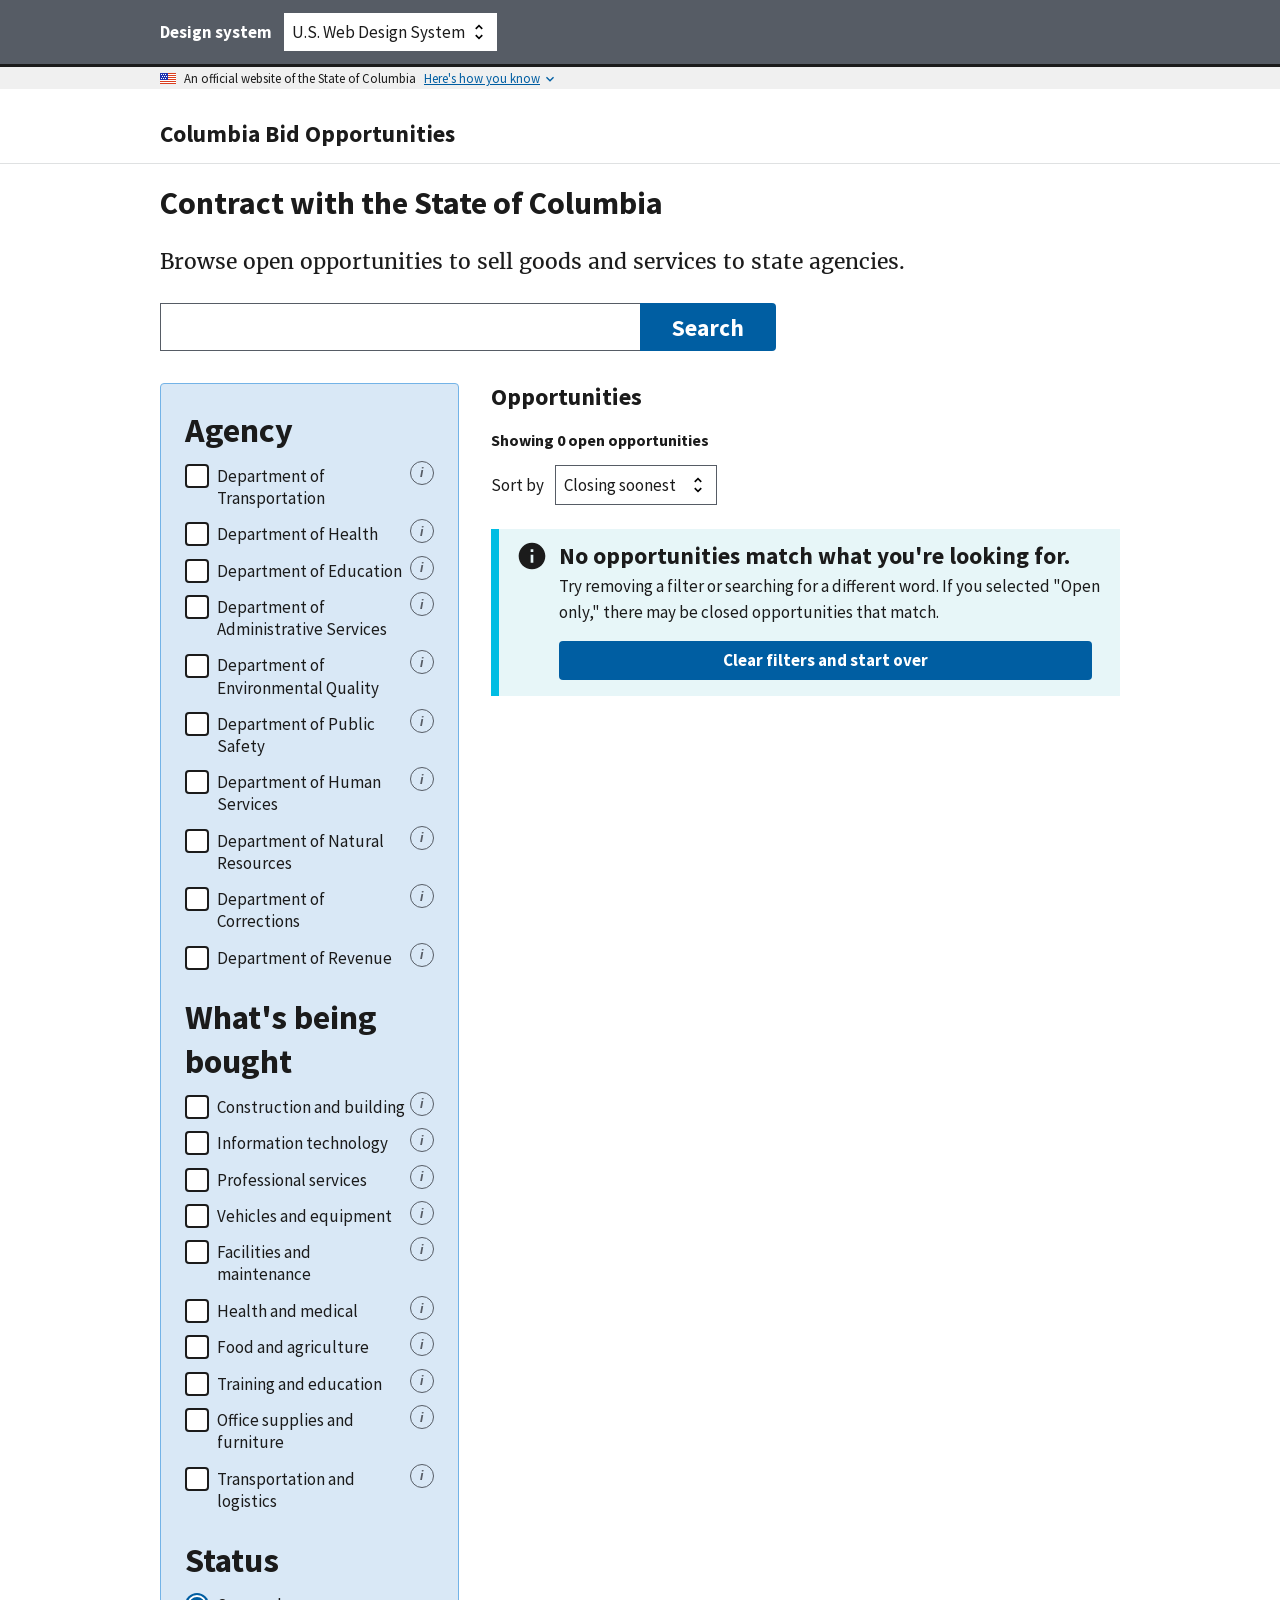
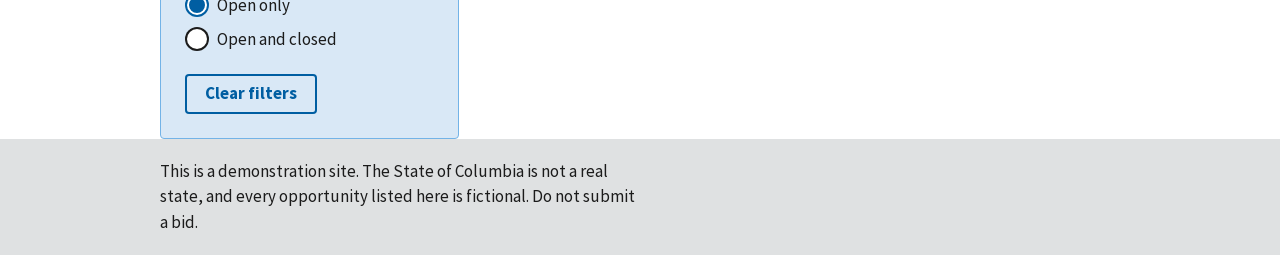
==== index.html @ c25dc9b1 "Add a theme switcher with a NJ option Add functionality to switch design systems, demonstrating how " ====
<!DOCTYPE html>
<html lang="en">
<head>
<meta charset="utf-8">
<meta name="viewport" content="width=device-width, initial-scale=1">
<title>Columbia Bid Opportunities</title>
<link id="theme-stylesheet" rel="stylesheet" href="uswds/css/uswds.min.css">
<link rel="stylesheet" href="css/custom.css">
<script src="js/theme.js"></script>
<script src="uswds/js/uswds-init.min.js"></script>
</head>
<body>

<a class="usa-skipnav" href="#main-content">Skip to main content</a>

<div class="rfp-demo-bar">
  <div class="grid-container">
    <label class="usa-label rfp-demo-bar__label" for="theme-select">Design system</label>
    <select class="usa-select rfp-demo-bar__select" id="theme-select">
      <option value="uswds">U.S. Web Design System</option>
      <option value="njwds">New Jersey — Grove</option>
    </select>
  </div>
</div>

<section class="usa-banner" aria-label="Official website of the State of Columbia">
  <div class="usa-accordion">
    <header class="usa-banner__header">
      <div class="usa-banner__inner">
        <div class="grid-col-auto">
          <img class="usa-banner__header-flag" src="uswds/img/us_flag_small.png" alt="">
        </div>
        <div class="grid-col-fill tablet:grid-col-auto" aria-hidden="true">
          <p class="usa-banner__header-text">An official website of the State of Columbia</p>
          <p class="usa-banner__header-action">Here's how you know</p>
        </div>
        <button type="button" class="usa-accordion__button usa-banner__button" aria-expanded="false" aria-controls="gov-banner">
          <span class="usa-banner__button-text">Here's how you know</span>
        </button>
      </div>
    </header>
    <div class="usa-banner__content usa-accordion__content" id="gov-banner">
      <div class="grid-row grid-gap-lg">
        <div class="usa-banner__guidance tablet:grid-col-6">
          <img class="usa-banner__icon usa-media-block__img" src="uswds/img/icon-dot-gov.svg" role="img" alt="" aria-hidden="true">
          <div class="usa-media-block__body">
            <p><strong>Official websites use example.gov</strong><br>
            A <strong>example.gov</strong> website belongs to an official government organization in the State of Columbia.</p>
          </div>
        </div>
        <div class="usa-banner__guidance tablet:grid-col-6">
          <img class="usa-banner__icon usa-media-block__img" src="uswds/img/icon-https.svg" role="img" alt="" aria-hidden="true">
          <div class="usa-media-block__body">
            <p><strong>Secure example.gov websites use HTTPS</strong><br>
            A <strong>lock</strong> or <strong>https://</strong> means you've safely connected to the example.gov website. Share sensitive information only on official, secure websites.</p>
          </div>
        </div>
      </div>
    </div>
  </div>
</section>

<header class="usa-header usa-header--basic">
  <div class="usa-nav-container">
    <div class="usa-navbar">
      <div class="usa-logo">
        <em class="usa-logo__text"><a href="./" title="Columbia Bid Opportunities">Columbia Bid Opportunities</a></em>
      </div>
    </div>
  </div>
</header>

<main id="main-content">
  <div class="grid-container">

    <h1>Contract with the State of Columbia</h1>
    <p class="usa-intro">Browse open opportunities to sell goods and services to state agencies.</p>

    <form class="usa-search usa-search--big margin-bottom-4" role="search" id="search-form">
      <!-- Visually hidden, not removed: SPEC 8.2 requires a real label, and the
           search box needs an accessible name. usa-sr-only keeps it announced. -->
      <label class="usa-sr-only" for="search-field">Search opportunities</label>
      <input class="usa-input usa-search__input" id="search-field" type="search" name="search" autocomplete="off">
      <button class="usa-button usa-search__submit" type="submit">
        <span class="usa-search__submit-text">Search</span>
      </button>
    </form>

    <div class="grid-row grid-gap">

      <!-- Filters: sidebar on desktop, accordion on mobile -->
      <div class="desktop:grid-col-4">
        <div class="usa-accordion rfp-filter-accordion">
          <h2 class="usa-accordion__heading rfp-filter-accordion__heading">
            <button type="button" class="usa-accordion__button" aria-expanded="false" aria-controls="filter-panel">
              Filter opportunities
            </button>
          </h2>
          <div id="filter-panel" class="usa-accordion__content rfp-filter-panel">

            <fieldset class="usa-fieldset">
              <legend class="usa-legend usa-legend--large">Agency</legend>
              <ul class="usa-list usa-list--unstyled" id="agency-filters"></ul>
            </fieldset>

            <fieldset class="usa-fieldset margin-top-3">
              <legend class="usa-legend usa-legend--large">What's being bought</legend>
              <ul class="usa-list usa-list--unstyled" id="category-filters"></ul>
            </fieldset>

            <fieldset class="usa-fieldset margin-top-3">
              <legend class="usa-legend usa-legend--large">Status</legend>
              <div class="usa-radio">
                <input class="usa-radio__input" id="status-open" type="radio" name="status" value="open" checked>
                <label class="usa-radio__label" for="status-open">Open only</label>
              </div>
              <div class="usa-radio">
                <input class="usa-radio__input" id="status-all" type="radio" name="status" value="all">
                <label class="usa-radio__label" for="status-all">Open and closed</label>
              </div>
            </fieldset>

            <button type="button" class="usa-button usa-button--outline margin-top-3" id="clear-filters">
              Clear filters
            </button>

          </div>
        </div>
      </div>

      <!-- Results -->
      <div class="desktop:grid-col-8">
        <h2 id="results-heading" tabindex="-1" class="margin-top-0">Opportunities</h2>

        <p id="result-count" class="rfp-result-count" aria-live="polite" aria-atomic="true"></p>

        <div class="margin-bottom-3">
          <label class="usa-label display-inline-block margin-right-1 margin-top-0" for="sort-select">Sort by</label>
          <select class="usa-select display-inline-block width-auto" id="sort-select">
            <option value="deadline" selected>Closing soonest</option>
            <option value="posted">Recently posted</option>
            <option value="title">Title (A–Z)</option>
          </select>
        </div>

        <div id="error-region" hidden></div>

        <ul class="usa-list usa-list--unstyled" id="results-list"></ul>
      </div>

    </div>
  </div>
</main>

<footer class="usa-footer usa-footer--slim">
  <div class="usa-footer__secondary-section">
    <div class="grid-container">
      <p class="rfp-disclaimer">
        This is a demonstration site. The State of Columbia is not a real state,
        and every opportunity listed here is fictional. Do not submit a bid.
      </p>
    </div>
  </div>
</footer>

<!-- One result row. The tooltip trigger is authored in USWDS's initialized
     shape (wrapper + body); RFP.tooltip binds show/hide after each render,
     since USWDS only initializes what was in the DOM at load. -->
<template id="template-rfp-row">
  <li class="rfp-row">
    <h3 class="rfp-row__title">
      <a class="usa-link" href="#" data-field="title-link"></a>
    </h3>
    <p data-field="tag-wrap" hidden>
      <span class="usa-tag" data-field="tag"></span>
    </p>
    <p data-field="summary"></p>
    <dl class="rfp-meta">
      <dt>Agency</dt>
      <dd data-field="agency"></dd>
      <dt>Bids due</dt>
      <dd data-field="deadline"></dd>
      <dt>Type of work</dt>
      <dd data-field="category"></dd>
    </dl>
    <p class="rfp-row__quiet">
      <span class="usa-tooltip" data-position="top">
        <span class="usa-tooltip__trigger" tabindex="0" data-field="number-trigger"></span>
        <span class="usa-tooltip__body usa-tooltip__body--top" role="tooltip" aria-hidden="true" data-field="number-tip">The state's tracking number for this opportunity. Include it on everything you send.</span>
      </span>
      <span> · </span>
      <span data-field="posted"></span>
    </p>
  </li>
</template>

<template id="template-no-results">
  <div class="usa-alert usa-alert--info">
    <div class="usa-alert__body">
      <h3 class="usa-alert__heading">No opportunities match what you're looking for.</h3>
      <p class="usa-alert__text">
        Try removing a filter or searching for a different word. If you selected
        "Open only," there may be closed opportunities that match.
      </p>
      <button type="button" class="usa-button margin-top-2" data-field="clear">
        Clear filters and start over
      </button>
    </div>
  </div>
</template>

<template id="template-filter-option">
  <li class="rfp-filter-option">
    <div class="usa-checkbox">
      <input class="usa-checkbox__input" type="checkbox" data-field="input">
      <label class="usa-checkbox__label" data-field="label"></label>
    </div>
    <!-- Filter options are rendered after the fetch resolves, so they miss
         USWDS's DOMContentLoaded init. Authored in the initialized shape,
         same as the list row. -->
    <span class="usa-tooltip" data-position="top">
      <button type="button" class="usa-button usa-button--unstyled usa-tooltip__trigger rfp-info" data-field="info">
        <span class="rfp-info__mark" aria-hidden="true">i</span>
      </button>
      <span class="usa-tooltip__body usa-tooltip__body--top" role="tooltip" aria-hidden="true" data-field="info-tip"></span>
    </span>
  </li>
</template>

<template id="template-error">
  <div class="usa-alert usa-alert--error" role="alert">
    <div class="usa-alert__body">
      <h3 class="usa-alert__heading">We're having trouble loading opportunities</h3>
      <p class="usa-alert__text">
        We're having trouble loading opportunities right now. Please refresh the
        page to try again.
      </p>
    </div>
  </div>
</template>

<script src="uswds/js/uswds.min.js"></script>
<script src="js/format.js"></script>
<script src="js/tooltip.js"></script>
<script src="js/data.js"></script>
<script src="js/list.js"></script>
</body>
</html>
---- css/custom.css ----
/* Minimal overrides. The design system supplies everything else. */

/* --- theme color tokens --- */
/* USWDS 3 compiles its Sass to literal hex, so there are no custom properties
   to inherit. These are ours. Every value below is copied from that design
   system's own `.bg-<token>` utility class, so the custom layer moves with the
   theme instead of pinning it.
   
   Only some of the palette differs between the two: the primary and
   accent-warm ramps, base-lightest, base-light, and base-darkest. base-dark,
   base-lighter, and the info/warning/error/success colors are identical in
   both, so tokens built on those are listed once and simply do not change.
   That is Grove's choice, not an omission here.
   
   `data-theme` is set on <html> by js/theme.js before first paint. The :root
   values are USWDS, so the page is correct even if that never runs. */

:root {
  --rfp-panel-bg: #d9e8f6;      /* primary-lighter */
  --rfp-panel-border: #73b3e7;  /* primary-light   */
  --rfp-accent-text: #1a4480;   /* primary-dark    */
  --rfp-urgent-bg: #c05600;     /* accent-warm-dark */
  --rfp-urgent-text: #ffffff;
  --rfp-rule: #dfe1e2;          /* base-lighter    */
  --rfp-quiet-text: #565c65;    /* base-dark       */
}

[data-theme="njwds"] {
  --rfp-panel-bg: #cfe8ff;
  --rfp-panel-border: #a1d3ff;
  --rfp-accent-text: #005ea2;
  /* Grove's accent-warm ramp is a cream rather than USWDS's orange, so the
     text on it has to flip to dark: #dec69a with white is 1.66:1. */
  --rfp-urgent-bg: #dec69a;
  --rfp-urgent-text: #1c1d1f;
  --rfp-rule: #dfe1e2;
  --rfp-quiet-text: #565c65;
}

/* --- list rows --- */

.rfp-row {
  border-top: 1px solid var(--rfp-rule);
  padding: 1.5rem 0;
}

.rfp-row__title {
  margin-top: 0;
  margin-bottom: 0.5rem;
  font-size: 1.31rem;
}

/* Quiet trailing metadata line: opportunity number and posted date. */
.rfp-row__quiet {
  color: var(--rfp-quiet-text);
  font-size: 0.93rem;
}

/* --- prominent metadata list on a row --- */

.rfp-meta {
  margin: 0.75rem 0;
}

.rfp-meta dt {
  color: var(--rfp-quiet-text);
  font-size: 0.93rem;
  margin-top: 0.5rem;
}

.rfp-meta dd {
  margin-left: 0;
  font-weight: 700;
}

/* --- detail page key facts --- */

.rfp-keyfacts {
  margin: 0;
}

.rfp-keyfacts__row {
  padding: 0.5rem 0;
  border-bottom: 1px solid var(--rfp-rule);
}

.rfp-keyfacts__row:last-child {
  border-bottom: 0;
}

.rfp-keyfacts dt {
  color: var(--rfp-quiet-text);
  font-size: 0.93rem;
}

.rfp-keyfacts dd {
  margin-left: 0;
  font-weight: 700;
}

@media screen and (min-width: 30em) {
  .rfp-keyfacts__row {
    display: flex;
    gap: 1rem;
  }

  .rfp-keyfacts dt {
    flex: 0 0 11rem;
  }

  .rfp-keyfacts dd {
    flex: 1;
  }
}

/* --- result count --- */

.rfp-result-count {
  font-weight: 700;
  margin-bottom: 0.5rem;
}

/* --- urgency tag --- */
/* Neither design system has a warning-colored tag, so this one borrows the
   theme's accent-warm-dark. The two systems disagree sharply here — USWDS is
   a dark orange, Grove a pale cream — so the text color is paired with it. */

.rfp-tag--urgent {
  background-color: var(--rfp-urgent-bg);
  color: var(--rfp-urgent-text);
}

/* --- filter sidebar panel --- */
/* Tinted with the theme's own light primary. This used to copy
   .usa-summary-box, but both systems set that from info-lighter, which they
   share — so the panel never changed. Overrides .usa-accordion__content's
   white background and tighter padding; both are single-class selectors, so
   load order settles it. */

.rfp-filter-panel {
  background-color: var(--rfp-panel-bg);
  border: 1px var(--rfp-panel-border) solid;
  border-radius: 0.25rem;
  padding: 1.5rem;
}

/* USWDS puts a white background on these containers, which would show as
   white blocks against the tint. The box itself is drawn by the label's
   ::before and stays white, as it should. */
.rfp-filter-panel .usa-checkbox,
.rfp-filter-panel .usa-radio {
  background: transparent;
}

/* Legends carry margin-top:1.5rem, which doubles up with the panel's own
   padding on the first group. */
.rfp-filter-panel .usa-fieldset:first-child .usa-legend {
  margin-top: 0;
}

/* --- filter options with an info tooltip --- */

.rfp-filter-option {
  display: flex;
  align-items: flex-start;
  gap: 0.25rem;
}

.rfp-filter-option .usa-checkbox {
  flex: 1;
}

.rfp-filter-option > .usa-tooltip {
  flex: 0 0 auto;
  margin-top: 0.5rem;
}

/* 24x24 minimum target size (WCAG 2.2 AA, 2.5.8). */
.rfp-info {
  width: 1.5rem;
  height: 1.5rem;
  border-radius: 50%;
  border: 1px solid var(--rfp-quiet-text);
  display: flex;
  align-items: center;
  justify-content: center;
  text-decoration: none;
}

.rfp-info__mark {
  font-size: 0.8rem;
  font-weight: 700;
  font-style: italic;
  color: var(--rfp-quiet-text);
  line-height: 1;
}

.rfp-info:hover .rfp-info__mark {
  color: var(--rfp-accent-text);
}

/* --- tooltip triggers rendered as text --- */
/* Dotted underline marks the word as explainable without looking like a link. */

.rfp-row__quiet .usa-tooltip__trigger,
.rfp-keyfacts .usa-tooltip__trigger {
  border-bottom: 1px dotted var(--rfp-quiet-text);
  cursor: help;
}

/* --- keeping filter tooltips out of the panel's overflow --- */
/* USWDS puts overflow:auto on .usa-accordion__content, which clips an
   absolutely positioned tooltip and turns the overhang into scrollable
   area instead. The panel is not a scrolling region here, so let it
   overflow visibly. */

.rfp-filter-panel {
  overflow: visible;
}

/* Two fixes on one rule, both because these tooltips are built after USWDS's
   init() has already run:
   1. USWDS sets width:auto and white-space:pre, so a two-sentence description
      lays out as one very long line. Cap the width and let it wrap.
   2. USWDS centers the body with a transform it calculates in JS during
      init(). That never happens here, so the body starts at the trigger's
      left edge and runs off a narrow screen. Anchoring it right opens it
      leftward, into the page.
   The selector repeats .usa-tooltip__body to outrank .usa-tooltip__body--top. */
.rfp-filter-option .usa-tooltip__body.usa-tooltip__body {
  width: 15rem;
  max-width: 15rem;
  white-space: normal;
  text-align: left;
  left: auto;
  right: 0;
}

/* The arrow is centered on the body (left:50%); with the body now right-
   anchored, move it over the trigger instead. */
.rfp-filter-option .usa-tooltip__body.usa-tooltip__body::after {
  left: auto;
  right: 0.5rem;
  margin-left: 0;
}

/* --- footer disclaimer --- */

.rfp-disclaimer {
  max-width: 60ch;
  margin: 0;
}

/* --- filters: sidebar on desktop, accordion on mobile --- */
/* SPEC 8.5 forbids sticky positioning, so this is plain document flow. */

@media screen and (min-width: 64em) {
  /* Desktop: drop the accordion wrapper, always show the panel. */
  .rfp-filter-accordion__heading {
    display: none;
  }

  .rfp-filter-panel {
    display: block !important;
  }
}

/* --- demo bar: design-system switcher --- */
/* A demonstration control, not site chrome (SPEC 8.7). Deliberately NOT
   tokenized: it is the one element that should hold still while everything
   below it changes, so it stays a fixed mid-slate under both themes.

   The value matters. This bar was #1b1b1b, which sits directly above the
   government banner — and Grove's banner is #1c1d1f, a contrast ratio of
   1.02 against it. The two merged into one black block and hid the most
   visible change Grove makes. base-dark is 5.92 against the USWDS banner
   (#f0f0f0) and 2.50 against Grove's, so the boundary reads under both. */

.rfp-demo-bar {
  background-color: #565c65;
  color: #ffffff;
  padding: 0.75rem 0;
  border-bottom: 3px solid #1b1b1b;
}

.rfp-demo-bar__label {
  display: inline-block;
  margin-top: 0;
  margin-right: 0.5rem;
  color: #ffffff;
  font-weight: 700;
}

.rfp-demo-bar__select {
  display: inline-block;
  width: auto;
  max-width: 100%;
  margin-top: 0;
}
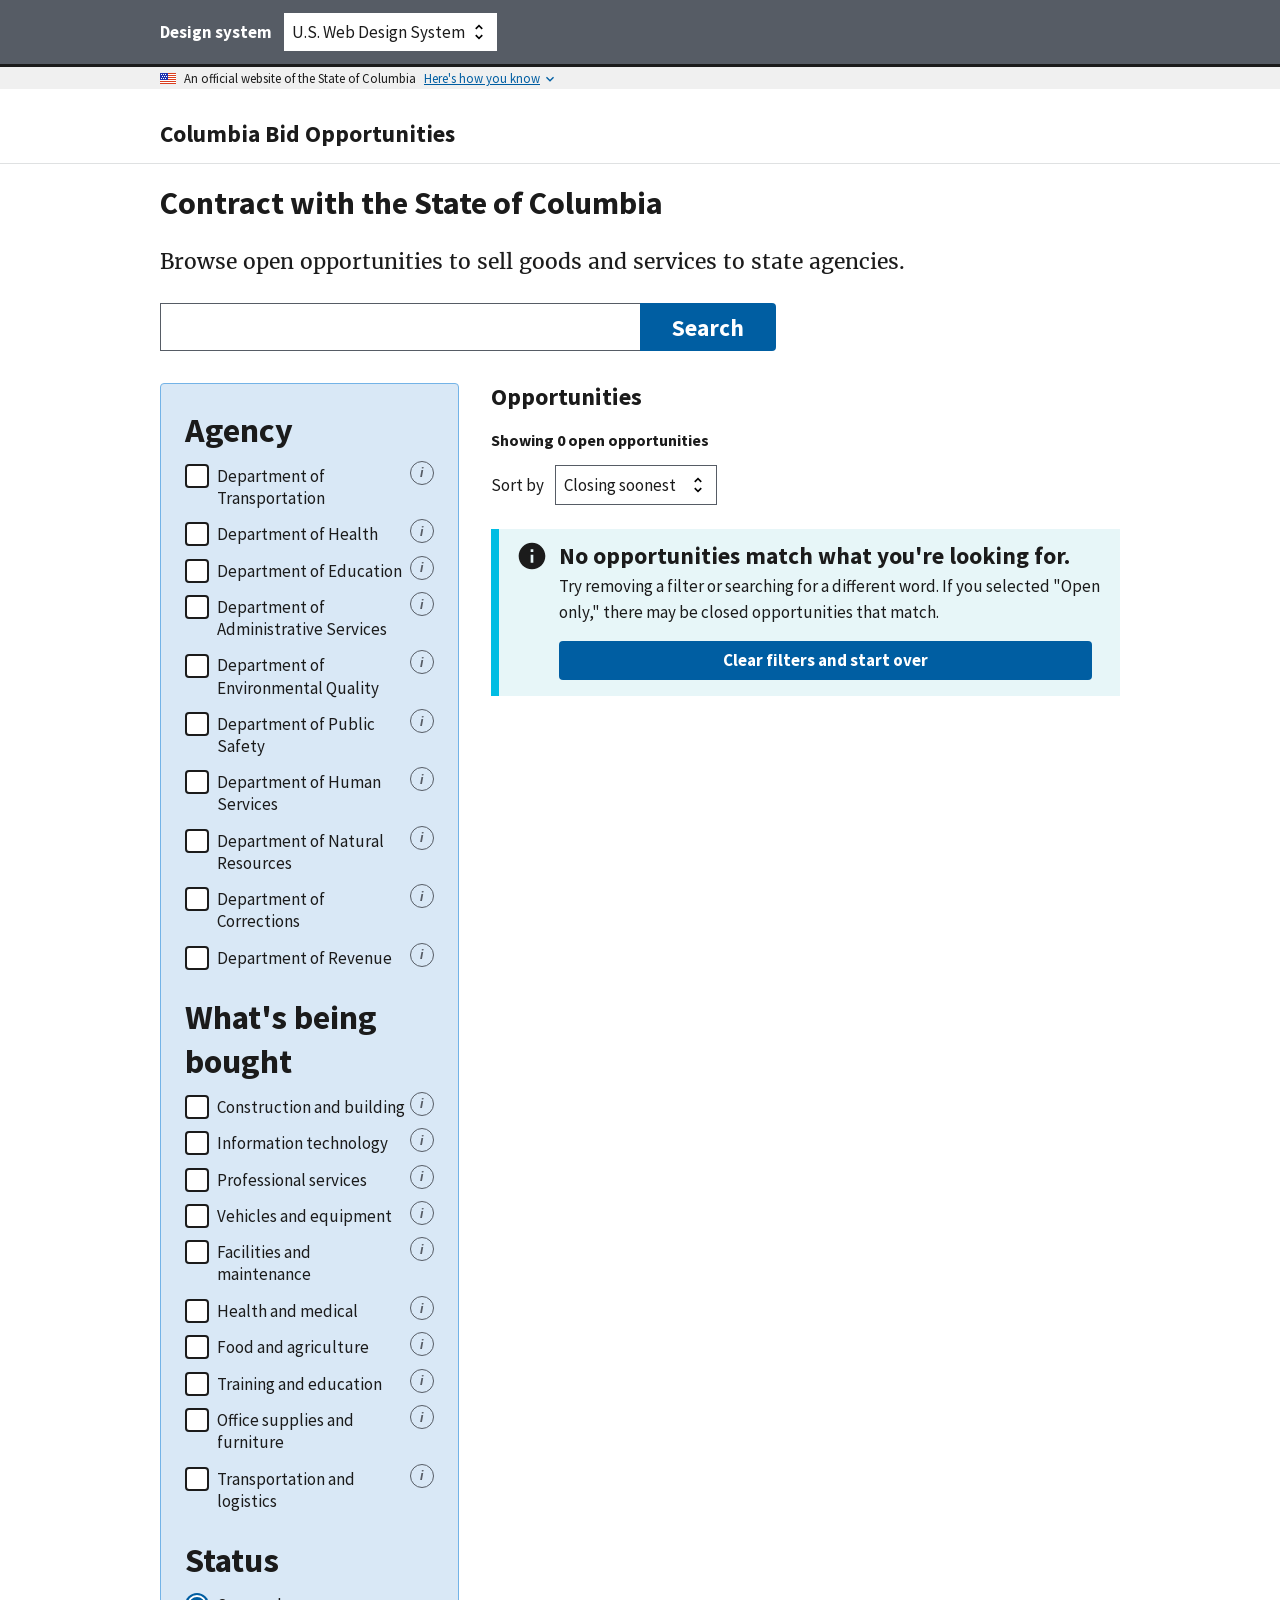
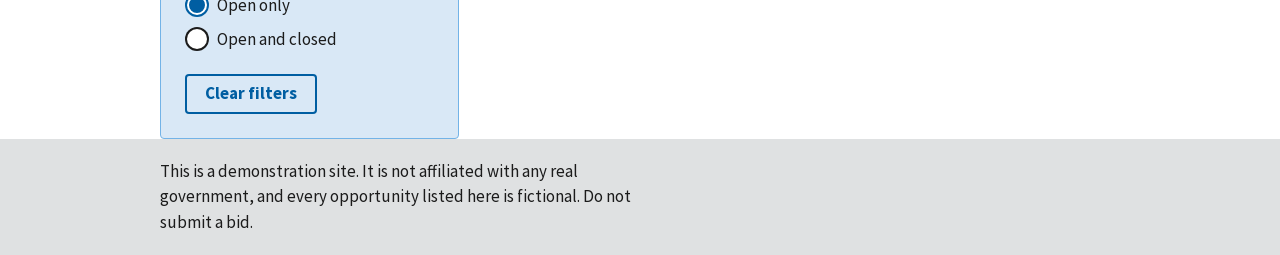
==== commit a0b47368: "Switch out state names along with the styles This helps to make it more real." ====
--- a/index.html
+++ b/index.html
@@ -19,6 +19,7 @@
     <select class="usa-select rfp-demo-bar__select" id="theme-select">
       <option value="uswds">U.S. Web Design System</option>
       <option value="njwds">New Jersey — Grove</option>
+      <option value="mdwds">Maryland — MDWDS</option>
     </select>
   </div>
 </div>
@@ -156,8 +157,9 @@
   <div class="usa-footer__secondary-section">
     <div class="grid-container">
       <p class="rfp-disclaimer">
-        This is a demonstration site. The State of Columbia is not a real state,
-        and every opportunity listed here is fictional. Do not submit a bid.
+        This is a demonstration site. It is not affiliated with any real
+        government, and every opportunity listed here is fictional. Do not
+        submit a bid.
       </p>
     </div>
   </div>
@@ -242,6 +244,7 @@
 <script src="uswds/js/uswds.min.js"></script>
 <script src="js/format.js"></script>
 <script src="js/tooltip.js"></script>
+<script src="js/statename.js"></script>
 <script src="js/data.js"></script>
 <script src="js/list.js"></script>
 </body>
--- a/css/custom.css
+++ b/css/custom.css
@@ -25,6 +25,20 @@
   --rfp-quiet-text: #565c65;    /* base-dark       */
 }
 
+/* Maryland keeps USWDS's primary ramp and only re-themes secondary and
+   accent-warm, so on these pages it differs from stock USWDS in exactly one
+   place: the urgency tag. That is Maryland's design, not a vendoring mistake. */
+
+[data-theme="mdwds"] {
+  --rfp-panel-bg: #d9e8f6;
+  --rfp-panel-border: #73b3e7;
+  --rfp-accent-text: #1a4480;
+  --rfp-urgent-bg: #936f38;     /* accent-warm-dark, Maryland's gold-brown */
+  --rfp-urgent-text: #ffffff;
+  --rfp-rule: #dfe1e2;
+  --rfp-quiet-text: #565c65;
+}
+
 [data-theme="njwds"] {
   --rfp-panel-bg: #cfe8ff;
   --rfp-panel-border: #a1d3ff;
@@ -35,6 +49,85 @@
   --rfp-urgent-text: #1c1d1f;
   --rfp-rule: #dfe1e2;
   --rfp-quiet-text: #565c65;
+}
+
+/* --- Maryland banner compensation --- */
+/* MDWDS 0.50.2 restyles the banner as a single inline run — it sets the flag
+   to `float:none` and the header text to `display:inline` — which assumes its
+   own `.maryland-banner` markup, without the USWDS grid columns this
+   prototype's banner uses.
+
+   Against USWDS banner markup that produces a circular collapse. The flag
+   loses its float, so it stays an inline replaced element; `img{max-width:100%}`
+   then resolves against a parent whose width depends on the flag itself, and
+   both settle at zero. The text column collapses the same way, to its 1px
+   min-width, and wraps one character per line — a ~900px tall banner.
+
+   Two fixes, verified in Chrome at 1280/700/375: let the columns grow rather
+   than depend on an intrinsic width that resolves to zero, and free the flag
+   from the percentage max-width. Scoped to the theme; the others are untouched.
+   Measured banner height goes 904px -> 40px, flag 0px -> 16px. */
+
+/* An explicit width, because the intrinsic one resolves to zero here and the
+   flag ends up printed on top of the sentence. 1.5rem is the flag's own 1rem
+   plus the 0.5rem gap restored below — the same 24px USWDS computes. */
+[data-theme="mdwds"] .usa-banner__inner > .grid-col-auto {
+  flex: 0 0 auto;
+  width: 1.5rem;
+  max-width: none;
+}
+
+[data-theme="mdwds"] .usa-banner__inner > .grid-col-fill {
+  flex: 1 1 auto;
+}
+
+/* No `float` here on purpose: restoring it re-collapses the flag's grid column
+   to 0 and the flag lands on top of the "A". Freeing the percentage max-width
+   and restoring the gap Maryland's `margin:0` removed is enough. */
+[data-theme="mdwds"] .usa-banner__header-flag {
+  margin-right: 0.5rem;
+  max-width: none;
+}
+
+/* MDWDS ships no `.usa-header`, `.usa-navbar`, `.usa-logo` or `.usa-logo__text`
+   at all — it has its own `.maryland-header` instead — so the site title falls
+   back to an unstyled italic link, 18px tall against 74px under the others.
+   Maryland expresses no opinion about this component, so this restores the
+   USWDS treatment rather than inventing a Maryland one. */
+
+[data-theme="mdwds"] .usa-header {
+  padding: 1rem 0;
+  border-bottom: 1px solid var(--rfp-rule);
+}
+
+/* MDWDS ships no base `.usa-nav-container` rule either, so the title sat flush
+   against the viewport edge. These are Maryland's own `.grid-container`
+   values, so the header lines up with the page content under this theme. */
+
+[data-theme="mdwds"] .usa-nav-container {
+  margin-left: auto;
+  margin-right: auto;
+  max-width: 87.5rem;
+  padding-left: 1.5rem;
+  padding-right: 1.5rem;
+}
+
+@media screen and (min-width: 55em) {
+  [data-theme="mdwds"] .usa-nav-container {
+    padding-left: 3.5rem;
+    padding-right: 3.5rem;
+  }
+}
+
+[data-theme="mdwds"] .usa-logo__text {
+  font-style: normal;
+  font-size: 1.5rem;
+  font-weight: 700;
+}
+
+[data-theme="mdwds"] .usa-logo__text a {
+  color: #1b1b1b;
+  text-decoration: none;
 }
 
 /* --- list rows --- */
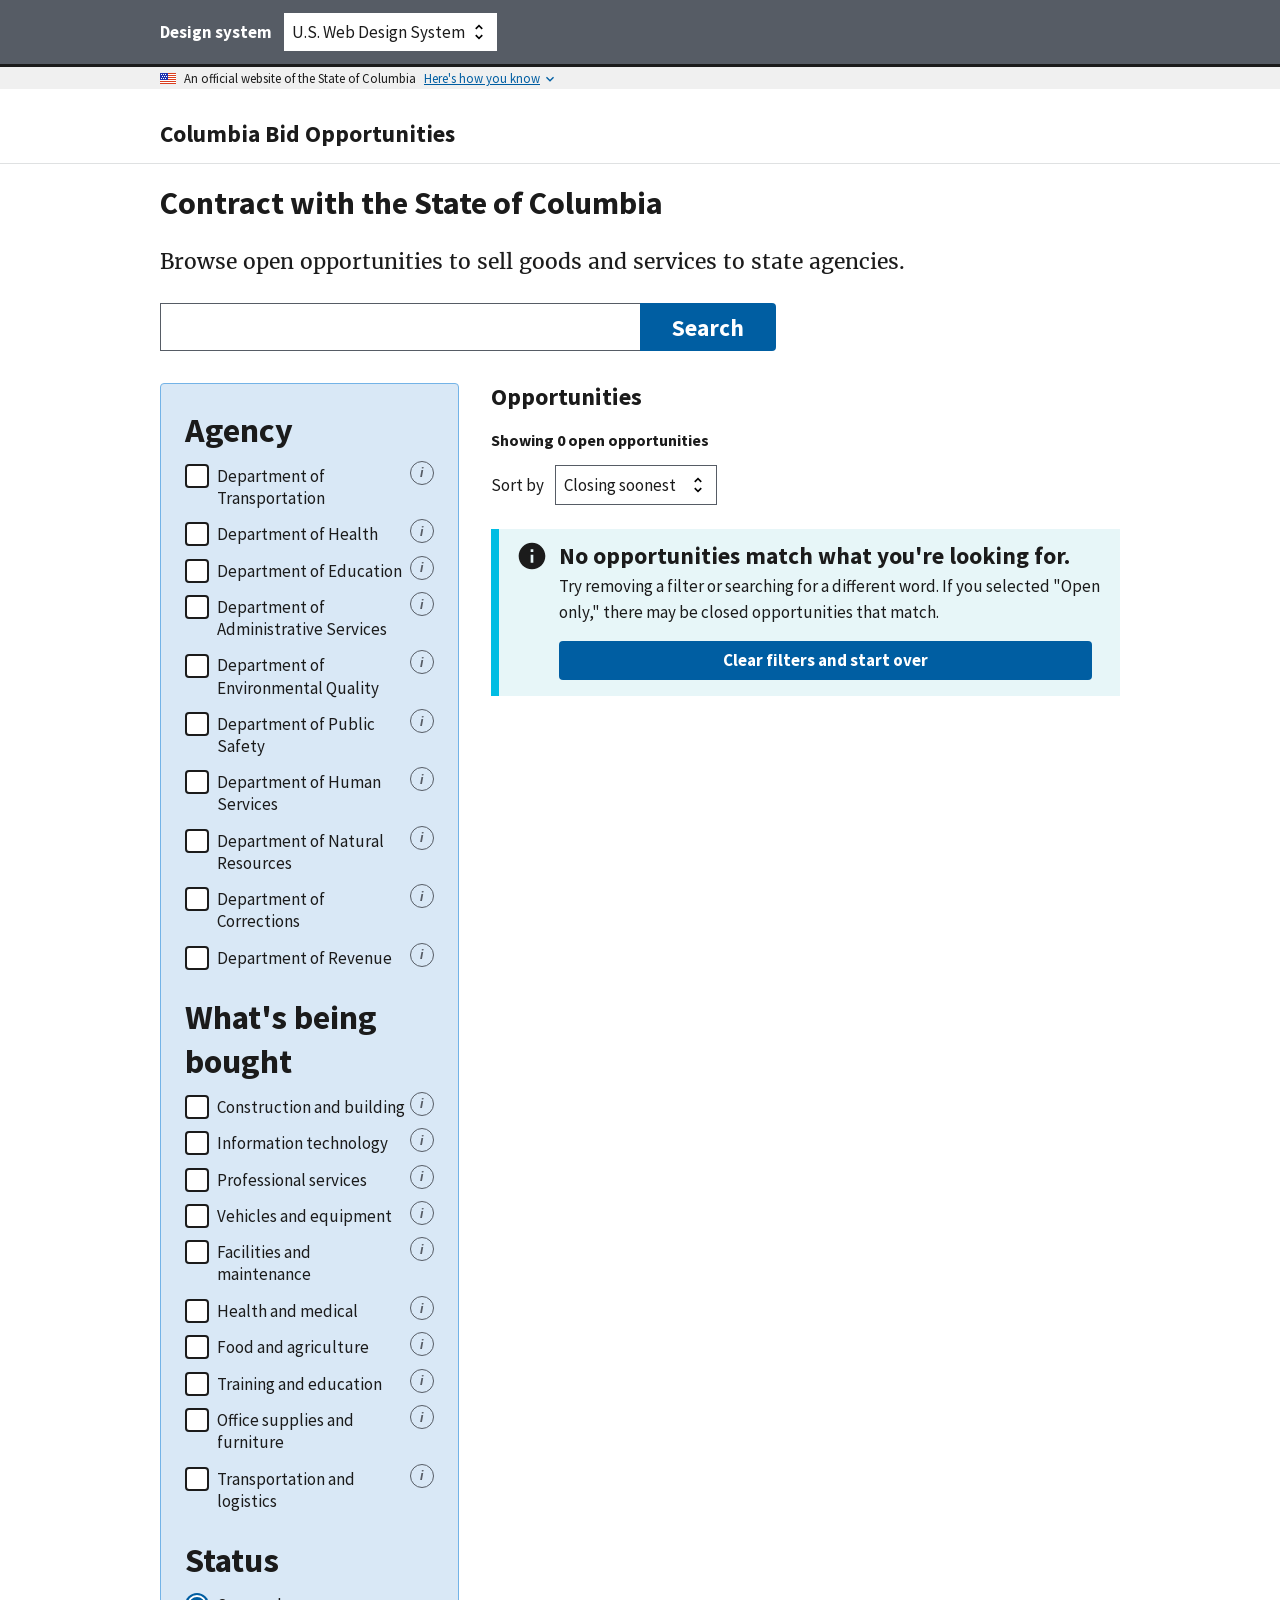
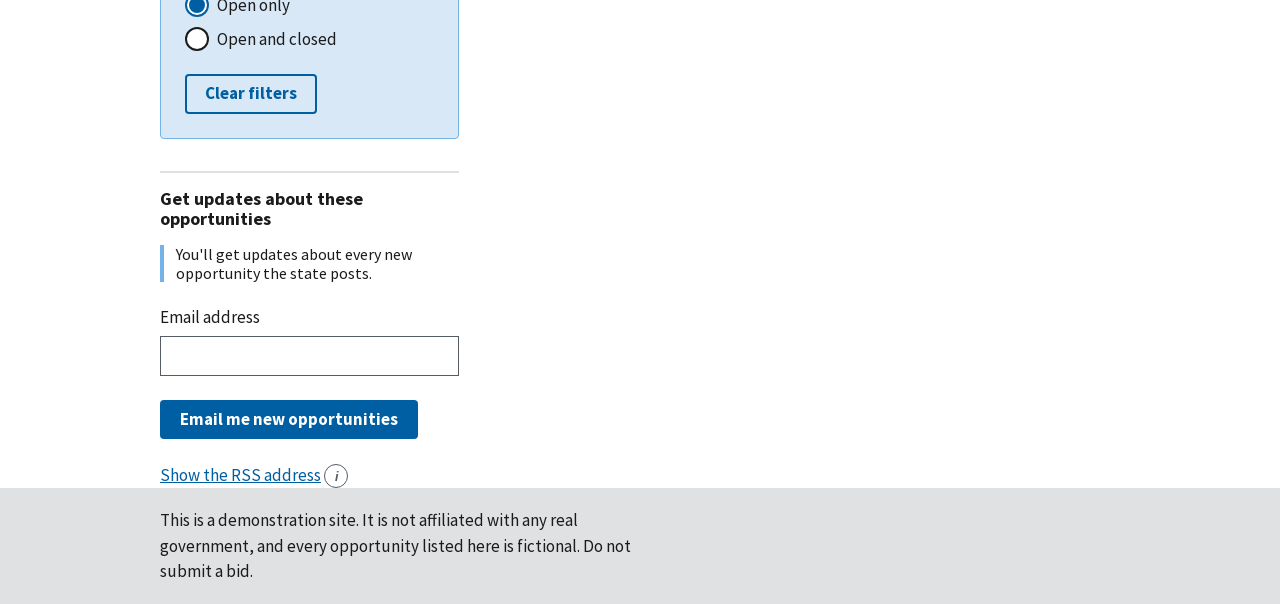
==== commit 532b23f9: "Add faux subscription functionality" ====
--- a/index.html
+++ b/index.html
@@ -3,6 +3,8 @@
 <head>
 <meta charset="utf-8">
 <meta name="viewport" content="width=device-width, initial-scale=1">
+<!-- Demonstration site with fabricated data. Keep it out of search results. -->
+<meta name="robots" content="noindex, nofollow">
 <title>Columbia Bid Opportunities</title>
 <link id="theme-stylesheet" rel="stylesheet" href="uswds/css/uswds.min.css">
 <link rel="stylesheet" href="css/custom.css">
@@ -45,15 +47,15 @@
         <div class="usa-banner__guidance tablet:grid-col-6">
           <img class="usa-banner__icon usa-media-block__img" src="uswds/img/icon-dot-gov.svg" role="img" alt="" aria-hidden="true">
           <div class="usa-media-block__body">
-            <p><strong>Official websites use example.gov</strong><br>
-            A <strong>example.gov</strong> website belongs to an official government organization in the State of Columbia.</p>
+            <p><strong>Official websites use .example.gov</strong><br>
+            A <strong>.example.gov</strong> website belongs to an official government organization in the State of Columbia.</p>
           </div>
         </div>
         <div class="usa-banner__guidance tablet:grid-col-6">
           <img class="usa-banner__icon usa-media-block__img" src="uswds/img/icon-https.svg" role="img" alt="" aria-hidden="true">
           <div class="usa-media-block__body">
-            <p><strong>Secure example.gov websites use HTTPS</strong><br>
-            A <strong>lock</strong> or <strong>https://</strong> means you've safely connected to the example.gov website. Share sensitive information only on official, secure websites.</p>
+            <p><strong>Secure .example.gov websites use HTTPS</strong><br>
+            A <strong>lock</strong> or <strong>https://</strong> means you've safely connected to the .example.gov website. Share sensitive information only on official, secure websites.</p>
           </div>
         </div>
       </div>
@@ -127,6 +129,46 @@
 
           </div>
         </div>
+
+        <!-- Subscribe. Sits below the filter accordion and OUTSIDE it: the
+             panel is collapsed under 64em, and a subscribe control that is
+             hidden by default is not one. The summary sentence is written by
+             list.js on every render, so it always describes the filters
+             currently checked. -->
+        <section class="rfp-subscribe" id="subscribe" aria-labelledby="subscribe-heading">
+          <h2 class="rfp-subscribe__heading" id="subscribe-heading">Get updates about these opportunities</h2>
+
+          <div id="subscribe-body">
+            <p class="rfp-subscribe__summary" id="subscribe-summary"></p>
+
+            <form class="usa-form" id="subscribe-form">
+              <label class="usa-label margin-top-0" for="subscribe-email">Email address</label>
+              <input class="usa-input" id="subscribe-email" name="email" type="email" autocomplete="email" required>
+              <button class="usa-button margin-top-2" type="submit">Email me new opportunities</button>
+            </form>
+
+            <p class="margin-top-3 margin-bottom-0">
+              <button type="button" class="usa-button usa-button--unstyled rfp-subscribe__toggle" id="rss-toggle" aria-expanded="false" aria-controls="rss-address">
+                Show the RSS address
+              </button>
+              <span class="usa-tooltip" data-position="top">
+                <button type="button" class="usa-button usa-button--unstyled usa-tooltip__trigger rfp-info" id="rss-info" aria-describedby="tip-rss" aria-label="What does &quot;RSS&quot; mean?">
+                  <span class="rfp-info__mark" aria-hidden="true">i</span>
+                </button>
+                <span class="usa-tooltip__body usa-tooltip__body--top" role="tooltip" aria-hidden="true" id="tip-rss">A feed that a news reader or email app can watch, so new opportunities reach you without you having to check the site.</span>
+              </span>
+            </p>
+
+            <div id="rss-address" hidden>
+              <label class="usa-label" for="rss-url">RSS address</label>
+              <input class="usa-input rfp-subscribe__url" id="rss-url" type="text" readonly>
+              <p class="rfp-subscribe__note">
+                This demonstration site has no real feed. On a live site this
+                address would carry the same filters you picked.
+              </p>
+            </div>
+          </div>
+        </section>
       </div>
 
       <!-- Results -->
@@ -229,6 +271,17 @@
   </li>
 </template>
 
+<!-- Replaces the whole subscribe body on submit, so a live-updating summary
+     is never left contradicting what was actually signed up for. -->
+<template id="template-subscribe-confirm">
+  <div class="usa-alert usa-alert--success">
+    <div class="usa-alert__body">
+      <h3 class="usa-alert__heading" tabindex="-1" data-field="heading">You're signed up</h3>
+      <p class="usa-alert__text" data-field="text"></p>
+    </div>
+  </div>
+</template>
+
 <template id="template-error">
   <div class="usa-alert usa-alert--error" role="alert">
     <div class="usa-alert__body">
--- a/css/custom.css
+++ b/css/custom.css
@@ -6,11 +6,12 @@
    system's own `.bg-<token>` utility class, so the custom layer moves with the
    theme instead of pinning it.
    
-   Only some of the palette differs between the two: the primary and
+   Only some of the palette differs between USWDS and Grove: the primary and
    accent-warm ramps, base-lightest, base-light, and base-darkest. base-dark,
    base-lighter, and the info/warning/error/success colors are identical in
    both, so tokens built on those are listed once and simply do not change.
-   That is Grove's choice, not an omission here.
+   That is Grove's choice, not an omission here. Maryland is a third case,
+   noted with its own block below.
    
    `data-theme` is set on <html> by js/theme.js before first paint. The :root
    values are USWDS, so the page is correct even if that never runs. */
@@ -51,6 +52,28 @@
   --rfp-quiet-text: #565c65;
 }
 
+/* --- federal banner: USWDS only --- */
+/* The "official website of the State of ..." bar is the federal government
+   banner. Under a state's own design system it is the wrong chrome, so it is
+   hidden for every theme except USWDS.
+
+   `[data-theme]:not(...)` rather than `:not([data-theme="uswds"])`: the
+   attribute is absent until js/theme.js runs, and with scripting off it never
+   arrives. Requiring the attribute to be present keeps the banner visible in
+   that case, which is the correct USWDS default. */
+
+[data-theme]:not([data-theme="uswds"]) .usa-banner__header {
+  display: none;
+}
+
+/* The header carries the only control that collapses #gov-banner, so if the
+   banner happened to be open at the moment of the switch its guidance panel
+   would be left behind with nothing to close it. */
+
+[data-theme]:not([data-theme="uswds"]) .usa-banner__content {
+  display: none;
+}
+
 /* --- Maryland banner compensation --- */
 /* MDWDS 0.50.2 restyles the banner as a single inline run — it sets the flag
    to `float:none` and the header text to `display:inline` — which assumes its
@@ -214,9 +237,10 @@
 }
 
 /* --- urgency tag --- */
-/* Neither design system has a warning-colored tag, so this one borrows the
-   theme's accent-warm-dark. The two systems disagree sharply here — USWDS is
-   a dark orange, Grove a pale cream — so the text color is paired with it. */
+/* No design system here has a warning-colored tag, so this one borrows the
+   theme's accent-warm-dark. All three disagree sharply — USWDS is a dark
+   orange (#c05600), Grove a pale cream (#dec69a), Maryland a gold-brown
+   (#936f38) — so the text color is paired with it. */
 
 .rfp-tag--urgent {
   background-color: var(--rfp-urgent-bg);
@@ -225,8 +249,8 @@
 
 /* --- filter sidebar panel --- */
 /* Tinted with the theme's own light primary. This used to copy
-   .usa-summary-box, but both systems set that from info-lighter, which they
-   share — so the panel never changed. Overrides .usa-accordion__content's
+   .usa-summary-box, but all three systems set that from info-lighter, which
+   they share — so the panel never changed. Overrides .usa-accordion__content's
    white background and tighter padding; both are single-class selectors, so
    load order settles it. */
 
@@ -337,6 +361,51 @@
   margin-left: 0;
 }
 
+/* --- subscribe block --- */
+/* Sits in the sidebar column below the filter accordion but outside it, so it
+   stays visible under 64em where the filter panel is collapsed. The rule above
+   it separates it from the filters without making it a second tinted box,
+   which would read as part of the panel. */
+
+.rfp-subscribe {
+  border-top: 2px solid var(--rfp-rule);
+  margin-top: 2rem;
+  padding-top: 1rem;
+}
+
+.rfp-subscribe__heading {
+  font-size: 1.13rem;
+  margin-top: 0;
+}
+
+/* The sentence is the whole point of the feature, so it gets the theme's own
+   light primary as a marker. Decorative, so no contrast requirement. */
+.rfp-subscribe__summary {
+  border-left: 4px solid var(--rfp-panel-border);
+  padding-left: 0.75rem;
+  margin: 0 0 1.5rem;
+}
+
+.rfp-subscribe__note {
+  color: var(--rfp-quiet-text);
+  font-size: 0.93rem;
+}
+
+/* usa-button--unstyled carries no padding, so under USWDS this toggle lands at
+   15px tall — under the 24x24 floor in SPEC 8.5 (WCAG 2.2 2.5.8). Grove and
+   Maryland happen to clear it on their own; this makes all three do so. */
+.rfp-subscribe__toggle {
+  display: inline-flex;
+  align-items: center;
+  min-height: 1.5rem;
+}
+
+/* Long and not meant to be typed into — just selected and copied. */
+.rfp-subscribe__url {
+  font-family: monospace;
+  font-size: 0.87rem;
+}
+
 /* --- footer disclaimer --- */
 
 .rfp-disclaimer {
@@ -361,13 +430,16 @@
 /* --- demo bar: design-system switcher --- */
 /* A demonstration control, not site chrome (SPEC 8.7). Deliberately NOT
    tokenized: it is the one element that should hold still while everything
-   below it changes, so it stays a fixed mid-slate under both themes.
+   below it changes, so it stays a fixed mid-slate under every theme.
 
    The value matters. This bar was #1b1b1b, which sits directly above the
    government banner — and Grove's banner is #1c1d1f, a contrast ratio of
    1.02 against it. The two merged into one black block and hid the most
    visible change Grove makes. base-dark is 5.92 against the USWDS banner
-   (#f0f0f0) and 2.50 against Grove's, so the boundary reads under both. */
+   (#f0f0f0) and 2.50 against Grove's, so the boundary reads under both.
+   Dormant since the banner became USWDS-only, and kept for the same reason
+   as the Maryland banner rules above: it is what keeps this correct if the
+   banner is ever shown under a state theme again. */
 
 .rfp-demo-bar {
   background-color: #565c65;
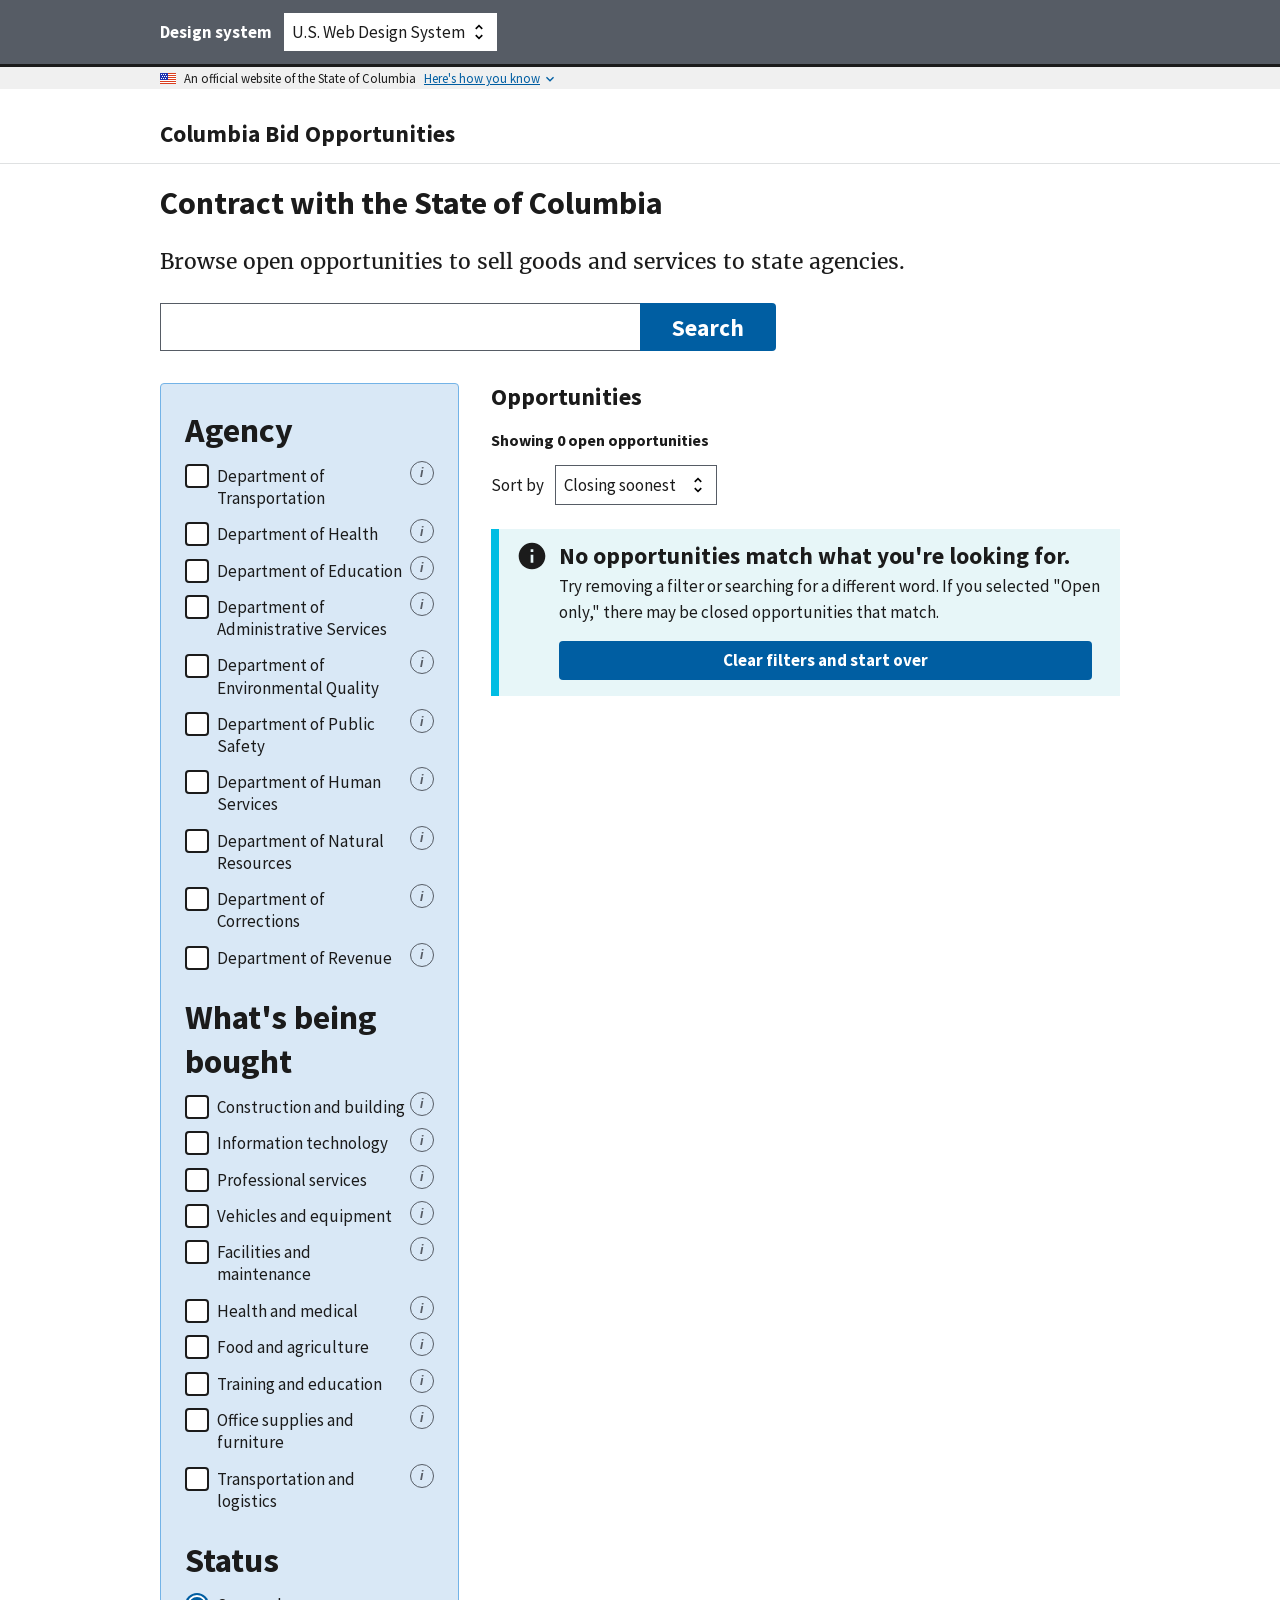
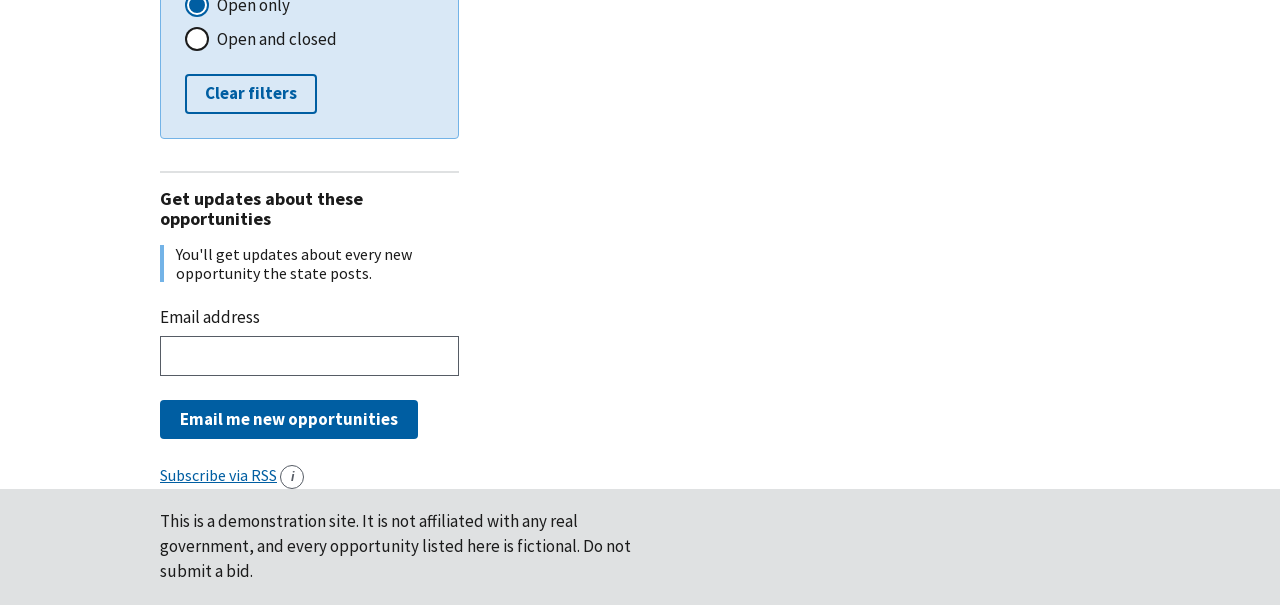
==== commit 8d537ab9: "Set up a stub RSS file Don't reveal an RSS link, just link to it." ====
--- a/index.html
+++ b/index.html
@@ -8,6 +8,7 @@
 <title>Columbia Bid Opportunities</title>
 <link id="theme-stylesheet" rel="stylesheet" href="uswds/css/uswds.min.css">
 <link rel="stylesheet" href="css/custom.css">
+<link rel="alternate" type="application/rss+xml" title="Columbia Bid Opportunities" href="rss.xml">
 <script src="js/theme.js"></script>
 <script src="uswds/js/uswds-init.min.js"></script>
 </head>
@@ -146,28 +147,21 @@
               <input class="usa-input" id="subscribe-email" name="email" type="email" autocomplete="email" required>
               <button class="usa-button margin-top-2" type="submit">Email me new opportunities</button>
             </form>
-
-            <p class="margin-top-3 margin-bottom-0">
-              <button type="button" class="usa-button usa-button--unstyled rfp-subscribe__toggle" id="rss-toggle" aria-expanded="false" aria-controls="rss-address">
-                Show the RSS address
+          </div>
+
+          <!-- Outside #subscribe-body on purpose: the email confirmation
+               replaces that div, and the feed stays useful afterward. The href
+               is rewritten on every render so it carries the same filters the
+               summary describes. -->
+          <p class="margin-top-3 margin-bottom-0">
+            <a class="usa-link rfp-subscribe__rss" id="rss-link" href="rss.xml">Subscribe via RSS</a>
+            <span class="usa-tooltip" data-position="top">
+              <button type="button" class="usa-button usa-button--unstyled usa-tooltip__trigger rfp-info" id="rss-info" aria-describedby="tip-rss" aria-label="What does &quot;RSS&quot; mean?">
+                <span class="rfp-info__mark" aria-hidden="true">i</span>
               </button>
-              <span class="usa-tooltip" data-position="top">
-                <button type="button" class="usa-button usa-button--unstyled usa-tooltip__trigger rfp-info" id="rss-info" aria-describedby="tip-rss" aria-label="What does &quot;RSS&quot; mean?">
-                  <span class="rfp-info__mark" aria-hidden="true">i</span>
-                </button>
-                <span class="usa-tooltip__body usa-tooltip__body--top" role="tooltip" aria-hidden="true" id="tip-rss">A feed that a news reader or email app can watch, so new opportunities reach you without you having to check the site.</span>
-              </span>
-            </p>
-
-            <div id="rss-address" hidden>
-              <label class="usa-label" for="rss-url">RSS address</label>
-              <input class="usa-input rfp-subscribe__url" id="rss-url" type="text" readonly>
-              <p class="rfp-subscribe__note">
-                This demonstration site has no real feed. On a live site this
-                address would carry the same filters you picked.
-              </p>
-            </div>
-          </div>
+              <span class="usa-tooltip__body usa-tooltip__body--top" role="tooltip" aria-hidden="true" id="tip-rss">A feed that a news reader or email app can watch, so new opportunities reach you without you having to check the site.</span>
+            </span>
+          </p>
         </section>
       </div>
 
--- a/css/custom.css
+++ b/css/custom.css
@@ -391,19 +391,13 @@
   font-size: 0.93rem;
 }
 
-/* usa-button--unstyled carries no padding, so under USWDS this toggle lands at
-   15px tall — under the 24x24 floor in SPEC 8.5 (WCAG 2.2 2.5.8). Grove and
-   Maryland happen to clear it on their own; this makes all three do so. */
-.rfp-subscribe__toggle {
+/* A link on its own line, not inline in a sentence, so WCAG 2.2 2.5.8's inline
+   exception does not cover it and SPEC 8.5's flat 24x24 floor applies. A bare
+   line box comes up short of that under USWDS. */
+.rfp-subscribe__rss {
   display: inline-flex;
   align-items: center;
   min-height: 1.5rem;
-}
-
-/* Long and not meant to be typed into — just selected and copied. */
-.rfp-subscribe__url {
-  font-family: monospace;
-  font-size: 0.87rem;
 }
 
 /* --- footer disclaimer --- */
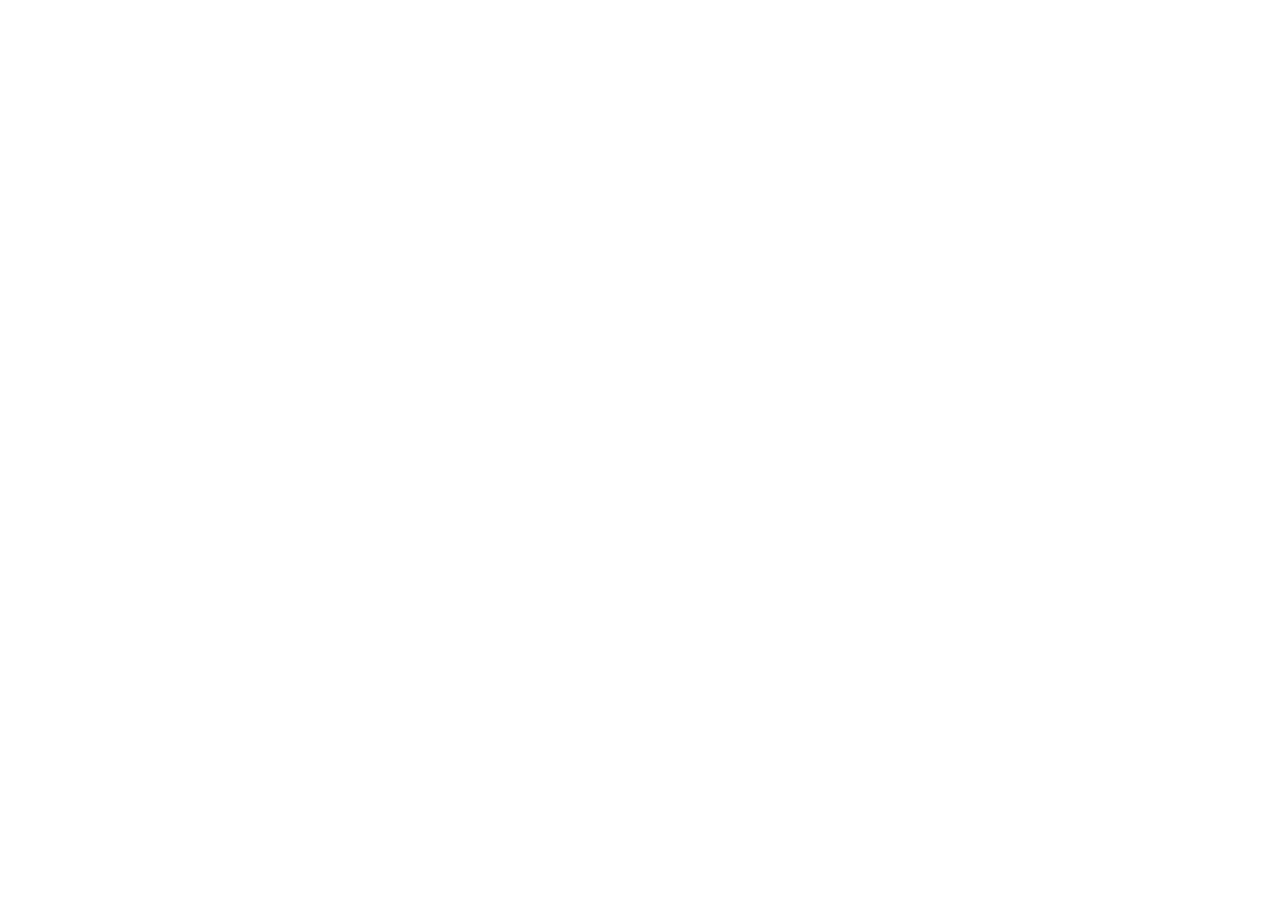
==== commit dc80b61f: "Redirect to new URL Repo was moved, so the URL changed." ====
--- a/index.html
+++ b/index.html
@@ -2,297 +2,12 @@
 <html lang="en">
 <head>
 <meta charset="utf-8">
-<meta name="viewport" content="width=device-width, initial-scale=1">
-<!-- Demonstration site with fabricated data. Keep it out of search results. -->
 <meta name="robots" content="noindex, nofollow">
+<!-- redirect to new URL -->
+<meta http-equiv="refresh" content="0; https://usdigitalresponse.github.io/procurement-prototype/">
 <title>Columbia Bid Opportunities</title>
-<link id="theme-stylesheet" rel="stylesheet" href="uswds/css/uswds.min.css">
-<link rel="stylesheet" href="css/custom.css">
-<link rel="alternate" type="application/rss+xml" title="Columbia Bid Opportunities" href="rss.xml">
-<script src="js/theme.js"></script>
-<script src="uswds/js/uswds-init.min.js"></script>
 </head>
 <body>
-
-<a class="usa-skipnav" href="#main-content">Skip to main content</a>
-
-<div class="rfp-demo-bar">
-  <div class="grid-container">
-    <label class="usa-label rfp-demo-bar__label" for="theme-select">Design system</label>
-    <select class="usa-select rfp-demo-bar__select" id="theme-select">
-      <option value="uswds">U.S. Web Design System</option>
-      <option value="njwds">New Jersey — Grove</option>
-      <option value="mdwds">Maryland — MDWDS</option>
-    </select>
-  </div>
-</div>
-
-<section class="usa-banner" aria-label="Official website of the State of Columbia">
-  <div class="usa-accordion">
-    <header class="usa-banner__header">
-      <div class="usa-banner__inner">
-        <div class="grid-col-auto">
-          <img class="usa-banner__header-flag" src="uswds/img/us_flag_small.png" alt="">
-        </div>
-        <div class="grid-col-fill tablet:grid-col-auto" aria-hidden="true">
-          <p class="usa-banner__header-text">An official website of the State of Columbia</p>
-          <p class="usa-banner__header-action">Here's how you know</p>
-        </div>
-        <button type="button" class="usa-accordion__button usa-banner__button" aria-expanded="false" aria-controls="gov-banner">
-          <span class="usa-banner__button-text">Here's how you know</span>
-        </button>
-      </div>
-    </header>
-    <div class="usa-banner__content usa-accordion__content" id="gov-banner">
-      <div class="grid-row grid-gap-lg">
-        <div class="usa-banner__guidance tablet:grid-col-6">
-          <img class="usa-banner__icon usa-media-block__img" src="uswds/img/icon-dot-gov.svg" role="img" alt="" aria-hidden="true">
-          <div class="usa-media-block__body">
-            <p><strong>Official websites use .example.gov</strong><br>
-            A <strong>.example.gov</strong> website belongs to an official government organization in the State of Columbia.</p>
-          </div>
-        </div>
-        <div class="usa-banner__guidance tablet:grid-col-6">
-          <img class="usa-banner__icon usa-media-block__img" src="uswds/img/icon-https.svg" role="img" alt="" aria-hidden="true">
-          <div class="usa-media-block__body">
-            <p><strong>Secure .example.gov websites use HTTPS</strong><br>
-            A <strong>lock</strong> or <strong>https://</strong> means you've safely connected to the .example.gov website. Share sensitive information only on official, secure websites.</p>
-          </div>
-        </div>
-      </div>
-    </div>
-  </div>
-</section>
-
-<header class="usa-header usa-header--basic">
-  <div class="usa-nav-container">
-    <div class="usa-navbar">
-      <div class="usa-logo">
-        <em class="usa-logo__text"><a href="./" title="Columbia Bid Opportunities">Columbia Bid Opportunities</a></em>
-      </div>
-    </div>
-  </div>
-</header>
-
-<main id="main-content">
-  <div class="grid-container">
-
-    <h1>Contract with the State of Columbia</h1>
-    <p class="usa-intro">Browse open opportunities to sell goods and services to state agencies.</p>
-
-    <form class="usa-search usa-search--big margin-bottom-4" role="search" id="search-form">
-      <!-- Visually hidden, not removed: SPEC 8.2 requires a real label, and the
-           search box needs an accessible name. usa-sr-only keeps it announced. -->
-      <label class="usa-sr-only" for="search-field">Search opportunities</label>
-      <input class="usa-input usa-search__input" id="search-field" type="search" name="search" autocomplete="off">
-      <button class="usa-button usa-search__submit" type="submit">
-        <span class="usa-search__submit-text">Search</span>
-      </button>
-    </form>
-
-    <div class="grid-row grid-gap">
-
-      <!-- Filters: sidebar on desktop, accordion on mobile -->
-      <div class="desktop:grid-col-4">
-        <div class="usa-accordion rfp-filter-accordion">
-          <h2 class="usa-accordion__heading rfp-filter-accordion__heading">
-            <button type="button" class="usa-accordion__button" aria-expanded="false" aria-controls="filter-panel">
-              Filter opportunities
-            </button>
-          </h2>
-          <div id="filter-panel" class="usa-accordion__content rfp-filter-panel">
-
-            <fieldset class="usa-fieldset">
-              <legend class="usa-legend usa-legend--large">Agency</legend>
-              <ul class="usa-list usa-list--unstyled" id="agency-filters"></ul>
-            </fieldset>
-
-            <fieldset class="usa-fieldset margin-top-3">
-              <legend class="usa-legend usa-legend--large">What's being bought</legend>
-              <ul class="usa-list usa-list--unstyled" id="category-filters"></ul>
-            </fieldset>
-
-            <fieldset class="usa-fieldset margin-top-3">
-              <legend class="usa-legend usa-legend--large">Status</legend>
-              <div class="usa-radio">
-                <input class="usa-radio__input" id="status-open" type="radio" name="status" value="open" checked>
-                <label class="usa-radio__label" for="status-open">Open only</label>
-              </div>
-              <div class="usa-radio">
-                <input class="usa-radio__input" id="status-all" type="radio" name="status" value="all">
-                <label class="usa-radio__label" for="status-all">Open and closed</label>
-              </div>
-            </fieldset>
-
-            <button type="button" class="usa-button usa-button--outline margin-top-3" id="clear-filters">
-              Clear filters
-            </button>
-
-          </div>
-        </div>
-
-        <!-- Subscribe. Sits below the filter accordion and OUTSIDE it: the
-             panel is collapsed under 64em, and a subscribe control that is
-             hidden by default is not one. The summary sentence is written by
-             list.js on every render, so it always describes the filters
-             currently checked. -->
-        <section class="rfp-subscribe" id="subscribe" aria-labelledby="subscribe-heading">
-          <h2 class="rfp-subscribe__heading" id="subscribe-heading">Get updates about these opportunities</h2>
-
-          <div id="subscribe-body">
-            <p class="rfp-subscribe__summary" id="subscribe-summary"></p>
-
-            <form class="usa-form" id="subscribe-form">
-              <label class="usa-label margin-top-0" for="subscribe-email">Email address</label>
-              <input class="usa-input" id="subscribe-email" name="email" type="email" autocomplete="email" required>
-              <button class="usa-button margin-top-2" type="submit">Email me new opportunities</button>
-            </form>
-          </div>
-
-          <!-- Outside #subscribe-body on purpose: the email confirmation
-               replaces that div, and the feed stays useful afterward. The href
-               is rewritten on every render so it carries the same filters the
-               summary describes. -->
-          <p class="margin-top-3 margin-bottom-0">
-            <a class="usa-link rfp-subscribe__rss" id="rss-link" href="rss.xml">Subscribe via RSS</a>
-            <span class="usa-tooltip" data-position="top">
-              <button type="button" class="usa-button usa-button--unstyled usa-tooltip__trigger rfp-info" id="rss-info" aria-describedby="tip-rss" aria-label="What does &quot;RSS&quot; mean?">
-                <span class="rfp-info__mark" aria-hidden="true">i</span>
-              </button>
-              <span class="usa-tooltip__body usa-tooltip__body--top" role="tooltip" aria-hidden="true" id="tip-rss">A feed that a news reader or email app can watch, so new opportunities reach you without you having to check the site.</span>
-            </span>
-          </p>
-        </section>
-      </div>
-
-      <!-- Results -->
-      <div class="desktop:grid-col-8">
-        <h2 id="results-heading" tabindex="-1" class="margin-top-0">Opportunities</h2>
-
-        <p id="result-count" class="rfp-result-count" aria-live="polite" aria-atomic="true"></p>
-
-        <div class="margin-bottom-3">
-          <label class="usa-label display-inline-block margin-right-1 margin-top-0" for="sort-select">Sort by</label>
-          <select class="usa-select display-inline-block width-auto" id="sort-select">
-            <option value="deadline" selected>Closing soonest</option>
-            <option value="posted">Recently posted</option>
-            <option value="title">Title (A–Z)</option>
-          </select>
-        </div>
-
-        <div id="error-region" hidden></div>
-
-        <ul class="usa-list usa-list--unstyled" id="results-list"></ul>
-      </div>
-
-    </div>
-  </div>
-</main>
-
-<footer class="usa-footer usa-footer--slim">
-  <div class="usa-footer__secondary-section">
-    <div class="grid-container">
-      <p class="rfp-disclaimer">
-        This is a demonstration site. It is not affiliated with any real
-        government, and every opportunity listed here is fictional. Do not
-        submit a bid.
-      </p>
-    </div>
-  </div>
-</footer>
-
-<!-- One result row. The tooltip trigger is authored in USWDS's initialized
-     shape (wrapper + body); RFP.tooltip binds show/hide after each render,
-     since USWDS only initializes what was in the DOM at load. -->
-<template id="template-rfp-row">
-  <li class="rfp-row">
-    <h3 class="rfp-row__title">
-      <a class="usa-link" href="#" data-field="title-link"></a>
-    </h3>
-    <p data-field="tag-wrap" hidden>
-      <span class="usa-tag" data-field="tag"></span>
-    </p>
-    <p data-field="summary"></p>
-    <dl class="rfp-meta">
-      <dt>Agency</dt>
-      <dd data-field="agency"></dd>
-      <dt>Bids due</dt>
-      <dd data-field="deadline"></dd>
-      <dt>Type of work</dt>
-      <dd data-field="category"></dd>
-    </dl>
-    <p class="rfp-row__quiet">
-      <span class="usa-tooltip" data-position="top">
-        <span class="usa-tooltip__trigger" tabindex="0" data-field="number-trigger"></span>
-        <span class="usa-tooltip__body usa-tooltip__body--top" role="tooltip" aria-hidden="true" data-field="number-tip">The state's tracking number for this opportunity. Include it on everything you send.</span>
-      </span>
-      <span> · </span>
-      <span data-field="posted"></span>
-    </p>
-  </li>
-</template>
-
-<template id="template-no-results">
-  <div class="usa-alert usa-alert--info">
-    <div class="usa-alert__body">
-      <h3 class="usa-alert__heading">No opportunities match what you're looking for.</h3>
-      <p class="usa-alert__text">
-        Try removing a filter or searching for a different word. If you selected
-        "Open only," there may be closed opportunities that match.
-      </p>
-      <button type="button" class="usa-button margin-top-2" data-field="clear">
-        Clear filters and start over
-      </button>
-    </div>
-  </div>
-</template>
-
-<template id="template-filter-option">
-  <li class="rfp-filter-option">
-    <div class="usa-checkbox">
-      <input class="usa-checkbox__input" type="checkbox" data-field="input">
-      <label class="usa-checkbox__label" data-field="label"></label>
-    </div>
-    <!-- Filter options are rendered after the fetch resolves, so they miss
-         USWDS's DOMContentLoaded init. Authored in the initialized shape,
-         same as the list row. -->
-    <span class="usa-tooltip" data-position="top">
-      <button type="button" class="usa-button usa-button--unstyled usa-tooltip__trigger rfp-info" data-field="info">
-        <span class="rfp-info__mark" aria-hidden="true">i</span>
-      </button>
-      <span class="usa-tooltip__body usa-tooltip__body--top" role="tooltip" aria-hidden="true" data-field="info-tip"></span>
-    </span>
-  </li>
-</template>
-
-<!-- Replaces the whole subscribe body on submit, so a live-updating summary
-     is never left contradicting what was actually signed up for. -->
-<template id="template-subscribe-confirm">
-  <div class="usa-alert usa-alert--success">
-    <div class="usa-alert__body">
-      <h3 class="usa-alert__heading" tabindex="-1" data-field="heading">You're signed up</h3>
-      <p class="usa-alert__text" data-field="text"></p>
-    </div>
-  </div>
-</template>
-
-<template id="template-error">
-  <div class="usa-alert usa-alert--error" role="alert">
-    <div class="usa-alert__body">
-      <h3 class="usa-alert__heading">We're having trouble loading opportunities</h3>
-      <p class="usa-alert__text">
-        We're having trouble loading opportunities right now. Please refresh the
-        page to try again.
-      </p>
-    </div>
-  </div>
-</template>
-
-<script src="uswds/js/uswds.min.js"></script>
-<script src="js/format.js"></script>
-<script src="js/tooltip.js"></script>
-<script src="js/statename.js"></script>
-<script src="js/data.js"></script>
-<script src="js/list.js"></script>
+<a href="https://usdigitalresponse.github.io/procurement-prototype/">Moved</a>
 </body>
 </html>
